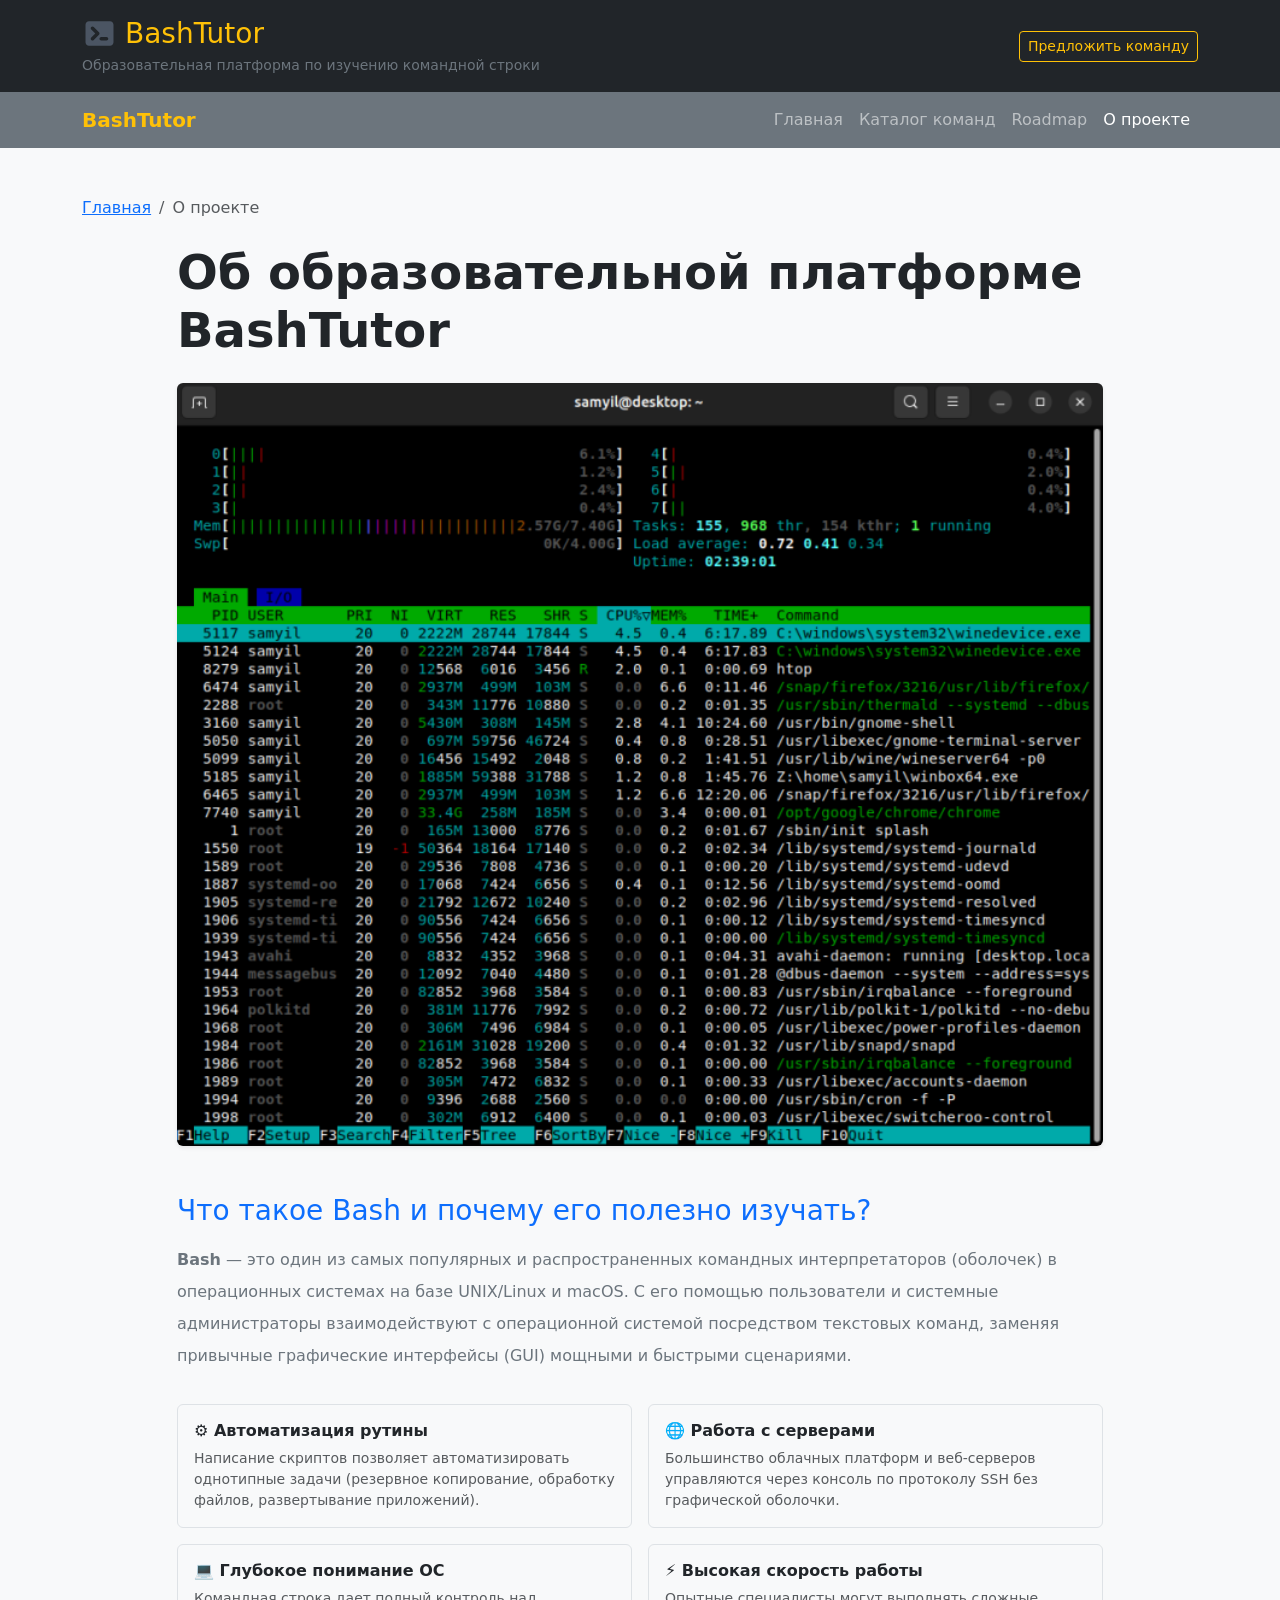
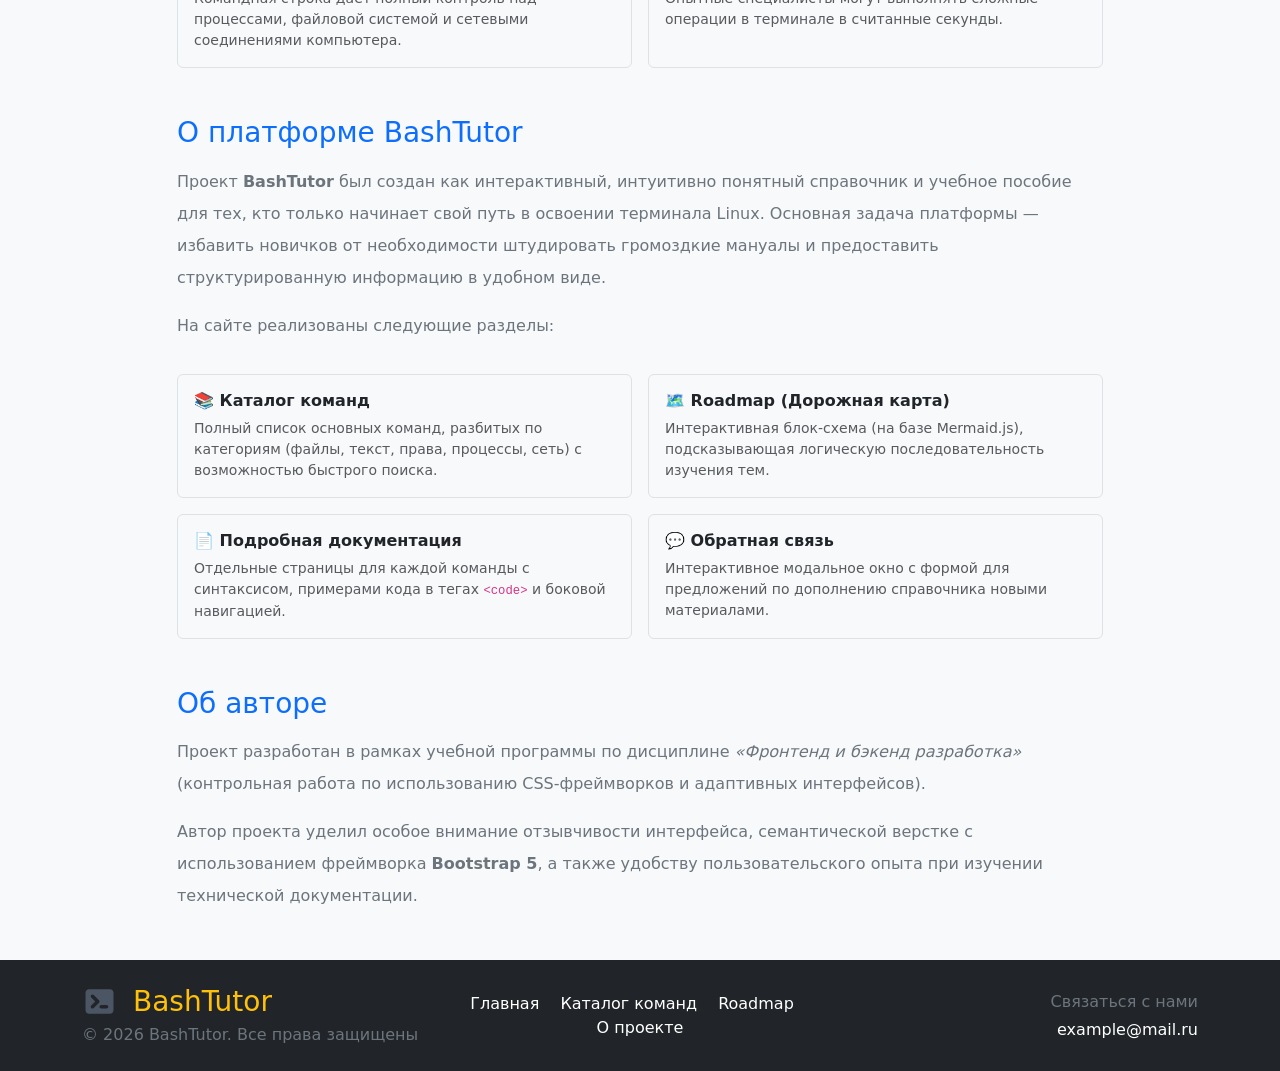
==== about.html @ 2b97b6ea "правка (кнопка наверх, хлебные крошки, footer)" ====
<!DOCTYPE html>
<html lang="ru">

<head>
    <meta charset="UTF-8">
    <meta name="viewport" content="width=device-width, initial-scale=1.0">
    <title>О проекте — BashTutor</title>
    <link href="https://cdn.jsdelivr.net/npm/bootstrap@5.3.3/dist/css/bootstrap.min.css" rel="stylesheet">
    <link rel="stylesheet" href="css/custom.css">
    <link rel="icon" href="images/icon.svg">
</head>

<body class="d-flex flex-column min-vh-100 bg-light">

    <header class="bg-dark text-white py-3">
        <div class="container">
            <div class="row align-items-center">
                <div class="col-12 col-md-8">
                    <div class="d-flex align-items-center gap-2 mb-1">
                        <img class="logo" src="./images/icon.svg" width="35" height="35" alt="логотип">
                        <h1 class="h3 mb-0 text-warning">BashTutor</h1>
                    </div>
                    <p class="mb-0 text-secondary small mt-1">Образовательная платформа по изучению командной строки</p>
                </div>
                <div class="col-12 col-md-4 text-md-end mt-2 mt-md-0">
                    <button type="button" class="btn btn-outline-warning btn-sm" data-bs-toggle="modal"
                        data-bs-target="#feedbackModal">
                        Предложить команду
                    </button>
                </div>
            </div>
        </div>
    </header>

    <nav class="navbar navbar-expand-lg navbar-dark bg-secondary">
        <div class="container">
            <a class="navbar-brand fw-bold text-warning" href="index.html">BashTutor</a>
            <button class="navbar-toggler" type="button" data-bs-toggle="collapse" data-bs-target="#mainNavbar">
                <span class="navbar-toggler-icon"></span>
            </button>
            <div class="collapse navbar-collapse" id="mainNavbar">
                <ul class="navbar-nav ms-auto">
                    <li class="nav-item"><a class="nav-link" href="index.html">Главная</a></li>
                    <li class="nav-item"><a class="nav-link" href="catalog.html">Каталог команд</a></li>
                    <li class="nav-item"><a class="nav-link" href="roadmap.html">Roadmap</a></li>
                    <li class="nav-item"><a class="nav-link active" aria-current="page" href="about.html">О проекте</a>
                    </li>
                </ul>
            </div>
        </div>
    </nav>

    <main class="container my-5 flex-grow-1">

        <nav aria-label="breadcrumb" class="mb-4">
            <ol class="breadcrumb">
                <li class="breadcrumb-item"><a href="index.html">Главная</a></li>
                <li class="breadcrumb-item active" aria-current="page">О проекте</li>
            </ol>
        </nav>

        <div class="row justify-content-center">
            <div class="col-12 col-lg-10">

                <h1 class="display-5 fw-bold text-dark mb-4">Об образовательной платформе BashTutor</h1>

                <div class="card bg-light border-0 mb-5 text-center p-0 rounded">
                    <img src="./images/terminal.png" class="img-fluid rounded shadow-sm" alt="Баннер проекта BashTutor">
                </div>

                <section class="mb-5">
                    <h2 class="h3 text-primary mb-3">Что такое Bash и почему его полезно изучать?</h2>
                    <p class="text-secondary lh-lg">
                        <strong>Bash</strong> — это один из самых популярных и распространенных
                        командных интерпретаторов (оболочек) в операционных системах на базе UNIX/Linux и macOS. С
                        его помощью пользователи и системные администраторы взаимодействуют с операционной системой
                        посредством текстовых команд, заменяя привычные графические интерфейсы (GUI) мощными и
                        быстрыми сценариями.
                    </p>
                    <div class="row g-3 mt-2">
                        <div class="col-12 col-md-6">
                            <div class="p-3 border rounded bg-light h-100">
                                <h5 class="h6 fw-bold text-dark">⚙️ Автоматизация рутины</h5>
                                <p class="small text-muted mb-0">Написание скриптов позволяет автоматизировать
                                    однотипные задачи (резервное копирование, обработку файлов, развертывание
                                    приложений).</p>
                            </div>
                        </div>
                        <div class="col-12 col-md-6">
                            <div class="p-3 border rounded bg-light h-100">
                                <h5 class="h6 fw-bold text-dark">🌐 Работа с серверами</h5>
                                <p class="small text-muted mb-0">Большинство облачных платформ и веб-серверов
                                    управляются через консоль по протоколу SSH без графической оболочки.</p>
                            </div>
                        </div>
                        <div class="col-12 col-md-6">
                            <div class="p-3 border rounded bg-light h-100">
                                <h5 class="h6 fw-bold text-dark">💻 Глубокое понимание ОС</h5>
                                <p class="small text-muted mb-0">Командная строка дает полный контроль над процессами,
                                    файловой системой и сетевыми соединениями компьютера.</p>
                            </div>
                        </div>
                        <div class="col-12 col-md-6">
                            <div class="p-3 border rounded bg-light h-100">
                                <h5 class="h6 fw-bold text-dark">⚡ Высокая скорость работы</h5>
                                <p class="small text-muted mb-0">Опытные специалисты могут выполнять сложные операции в
                                    терминале в считанные секунды.</p>
                            </div>
                        </div>
                    </div>
                </section>

                <section class="mb-5">
                    <h2 class="h3 text-primary mb-3">О платформе BashTutor</h2>
                    <p class="text-secondary lh-lg">
                        Проект <strong>BashTutor</strong> был создан как интерактивный, интуитивно понятный
                        справочник и учебное пособие для тех, кто только начинает свой путь в освоении терминала
                        Linux. Основная задача платформы — избавить новичков от необходимости штудировать громоздкие
                        мануалы и предоставить структурированную информацию в удобном виде.
                    </p>
                    <p class="text-secondary lh-lg">
                        На сайте реализованы следующие разделы:
                    </p>
                    <div class="row g-3 mt-2">
                        <div class="col-12 col-md-6">
                            <div class="p-3 border rounded bg-light h-100">
                                <h5 class="h6 fw-bold text-dark">📚 Каталог команд</h5>
                                <p class="small text-muted mb-0">Полный список основных команд, разбитых по
                                    категориям (файлы, текст, права, процессы, сеть) с возможностью быстрого поиска.
                                </p>
                            </div>
                        </div>
                        <div class="col-12 col-md-6">
                            <div class="p-3 border rounded bg-light h-100">
                                <h5 class="h6 fw-bold text-dark">🗺️ Roadmap (Дорожная карта)</h5>
                                <p class="small text-muted mb-0">Интерактивная блок-схема (на базе Mermaid.js),
                                    подсказывающая логическую последовательность изучения тем.</p>
                            </div>
                        </div>
                        <div class="col-12 col-md-6">
                            <div class="p-3 border rounded bg-light h-100">
                                <h5 class="h6 fw-bold text-dark">📄 Подробная документация</h5>
                                <p class="small text-muted mb-0">Отдельные страницы для каждой команды с
                                    синтаксисом, примерами кода в тегах <code>&lt;code&gt;</code> и боковой
                                    навигацией.</p>
                            </div>
                        </div>
                        <div class="col-12 col-md-6">
                            <div class="p-3 border rounded bg-light h-100">
                                <h5 class="h6 fw-bold text-dark">💬 Обратная связь</h5>
                                <p class="small text-muted mb-0">Интерактивное модальное окно с формой для
                                    предложений по дополнению справочника новыми материалами.</p>
                            </div>
                        </div>
                    </div>
                </section>

                <section>
                    <h2 class="h3 text-primary mb-3">Об авторе</h2>
                    <p class="text-secondary lh-lg">
                        Проект разработан в рамках учебной программы по дисциплине <em>«Фронтенд и бэкенд
                            разработка»</em> (контрольная работа по использованию CSS-фреймворков и адаптивных
                        интерфейсов).
                    </p>
                    <p class="text-secondary lh-lg mb-0">
                        Автор проекта уделил особое внимание отзывчивости интерфейса, семантической верстке с
                        использованием фреймворка <strong>Bootstrap 5</strong>, а также удобству пользовательского
                        опыта при изучении технической документации.
                    </p>
                </section>
            </div>
        </div>
    </main>

    <div class="modal fade" id="feedbackModal" tabindex="-1" aria-labelledby="feedbackModalLabel" aria-hidden="true">
        <div class="modal-dialog modal-dialog-centered">
            <div class="modal-content">
                <div class="modal-header bg-primary text-white">
                    <h5 class="modal-title" id="feedbackModalLabel">Предложить новую команду</h5>
                    <button type="button" class="btn-close btn-close-white" data-bs-dismiss="modal"
                        aria-label="Закрыть"></button>
                </div>
                <form>
                    <div class="modal-body">
                        <p class="text-muted small mb-3">Знаете полезную команду Bash, которой нет в нашем справочнике?
                            Заполните форму ниже.</p>

                        <div class="mb-3">
                            <label for="cmd-name" class="form-label">Название команды *</label>
                            <input type="text" class="form-control font-monospace" id="cmd-name"
                                placeholder="например, htop" required>
                        </div>

                        <div class="mb-3">
                            <label for="cmd-category" class="form-label">Категория *</label>
                            <select class="form-select" id="cmd-category" required>
                                <option value="" selected disabled>Выберите категорию</option>
                                <option value="files">Файлы и папки</option>
                                <option value="text">Работа с текстом</option>
                                <option value="system">Система и процессы</option>
                                <option value="network">Сеть и загрузки</option>
                            </select>
                        </div>

                        <div class="mb-3">
                            <label for="cmd-description" class="form-label">Краткое описание / Пример
                                использования</label>
                            <textarea class="form-control" id="cmd-description" rows="3"
                                placeholder="Опишите, зачем нужна команда и приведите пример..."></textarea>
                        </div>

                        <div class="mb-3">
                            <label for="user-email" class="form-label">Ваш E-mail (опционально)</label>
                            <div class="input-group">
                                <span class="input-group-text">@</span>
                                <input type="email" class="form-control" id="user-email" placeholder="name@example.com">
                            </div>
                        </div>

                        <div class="form-check mb-2">
                            <input class="form-check-input" type="checkbox" id="agreeCheck" required>
                            <label class="form-check-label small text-muted" for="agreeCheck">
                                Согласен на публикацию предложенного примера
                            </label>
                        </div>
                    </div>
                    <div class="modal-footer">
                        <button type="button" class="btn btn-outline-secondary" data-bs-dismiss="modal">Отмена</button>
                        <button type="submit" class="btn btn-primary">Отправить предложение</button>
                    </div>
                </form>
            </div>
        </div>
    </div>

    <footer class="bg-dark text-white py-4 mt-auto">
        <div class="container">
            <div class="row align-items-center g-4">
                <div class="col-12 col-md-4 text-center text-md-start">
                    <div class="d-flex align-items-center justify-content-center justify-content-md-start gap-3 mb-1">
                        <img class="logo" src="./images/icon.svg" width="35" height="35" alt="Логотип">
                        <h1 class="h3 mb-0 text-warning">BashTutor</h1>
                    </div>
                    <p class="mb-0 text-secondary">&copy; 2026 BashTutor. Все права защищены</p>
                </div>

                <div class="col-12 col-md-4 text-center">
                    <ul class="list-inline mb-0">
                        <li class="list-inline-item me-3"><a href="index.html"
                                class="text-white text-decoration-none">Главная</a></li>
                        <li class="list-inline-item me-3"><a href="catalog.html"
                                class="text-white text-decoration-none">Каталог команд</a></li>
                        <li class="list-inline-item me-3"><a href="roadmap.html"
                                class="text-white text-decoration-none">Roadmap</a></li>
                        <li class="list-inline-item"><a href="about.html" class="text-white text-decoration-none">О
                                проекте</a></li>
                    </ul>
                </div>

                <div class="col-12 col-md-4 text-center text-md-end">
                    <p class="mb-1 text-secondary">Связаться с нами</p>
                    <p class="mb-0"><a href="mailto:example@mail.ru"
                            class="text-white text-decoration-none">example@mail.ru</a></p>
                </div>
            </div>
        </div>
    </footer>

    <button type="button"
        class="btn btn-primary position-fixed bottom-0 end-0 m-4 shadow align-items-center justify-content-center d-none"
        id="backToTopBtn" title="Наверх">
        Наверх
    </button>

    <script src="./scripts/main.js"></script>

    <script src="https://cdn.jsdelivr.net/npm/bootstrap@5.3.3/dist/js/bootstrap.bundle.min.js"></script>
</body>

</html>
---- css/custom.css ----
body {
    min-height: 100vh;
}

.placeholder-box {
    min-height: 200px;
    box-shadow: 0 4px 10px rgba(0, 0, 0, 0.15);
}

#backToTopBtn {
    display: none; 
    z-index: 1050;
}


.card-illustration {
  height: 150px;
  background-color: #f8f9fa;
  border-bottom: 1px solid rgba(0, 0, 0, 0.05);
}

.card-illustration img {
  max-height: 150px; 
  object-fit: contain;
}
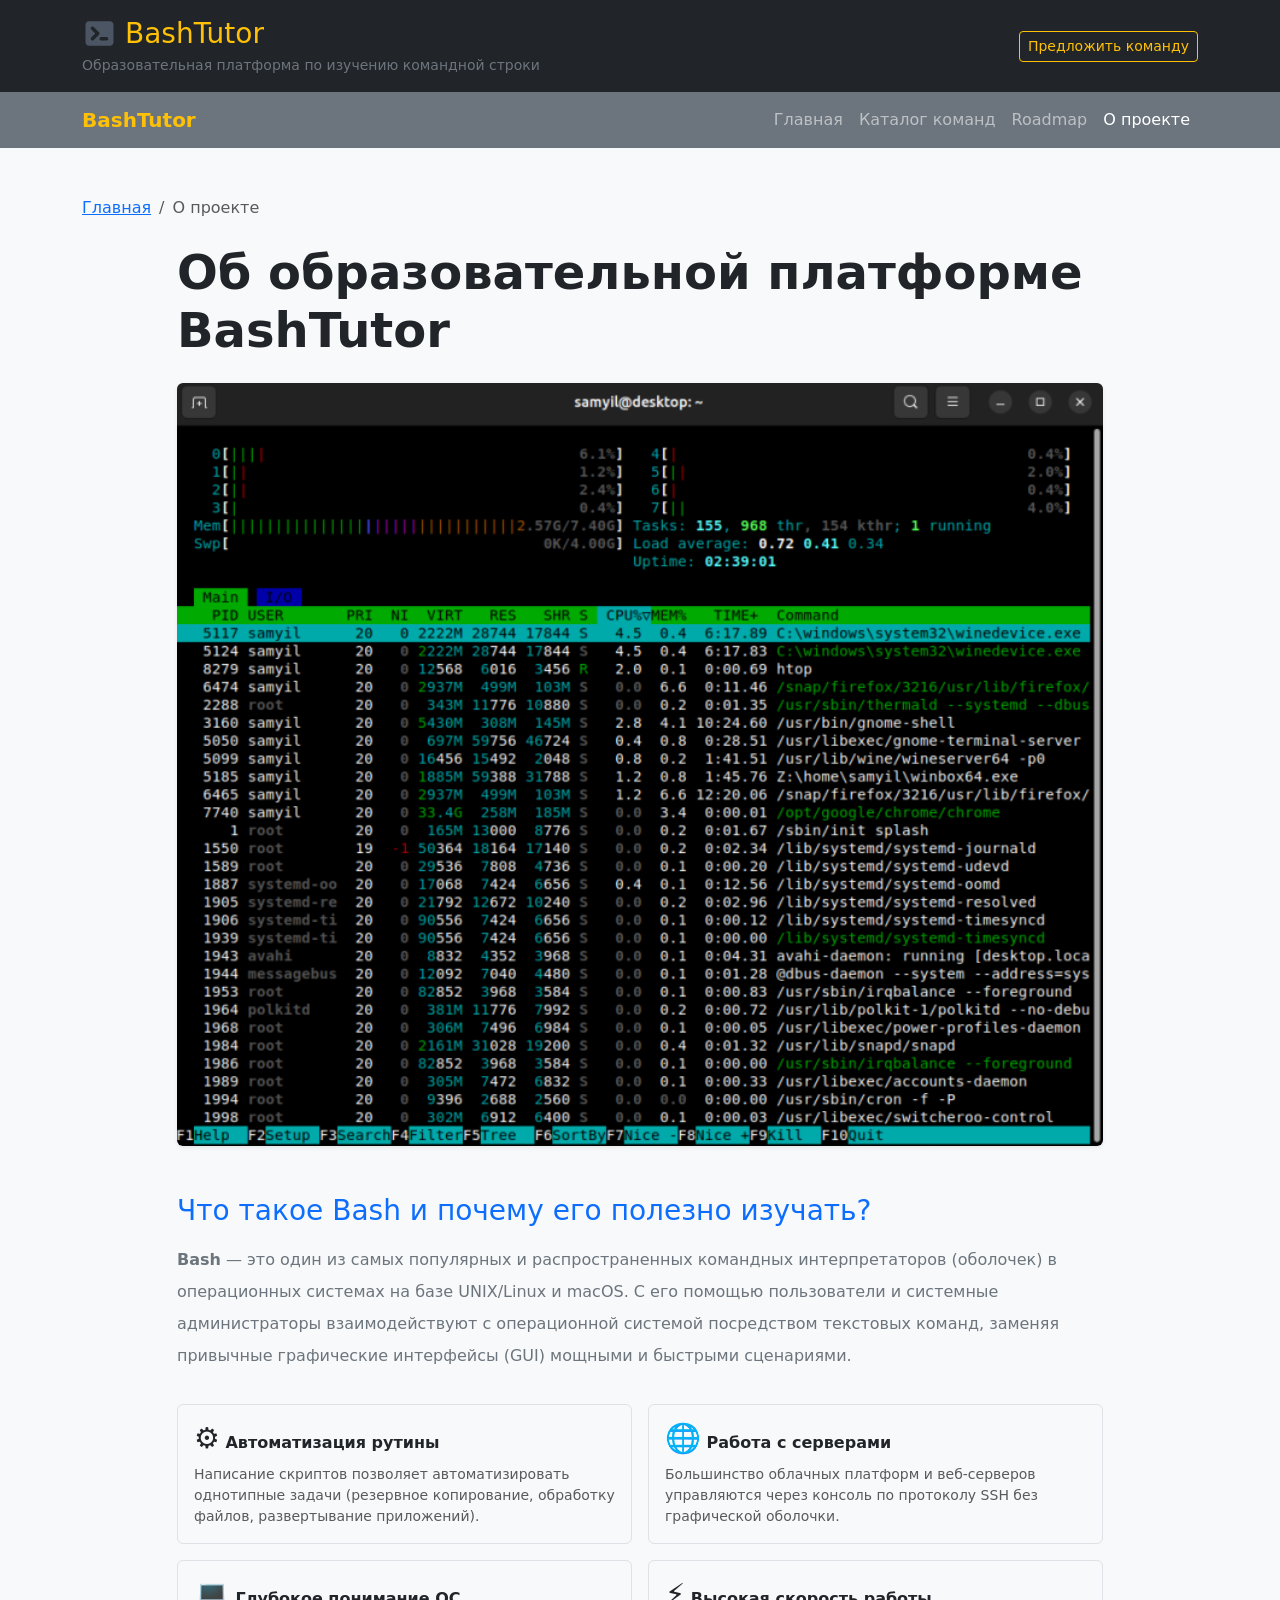
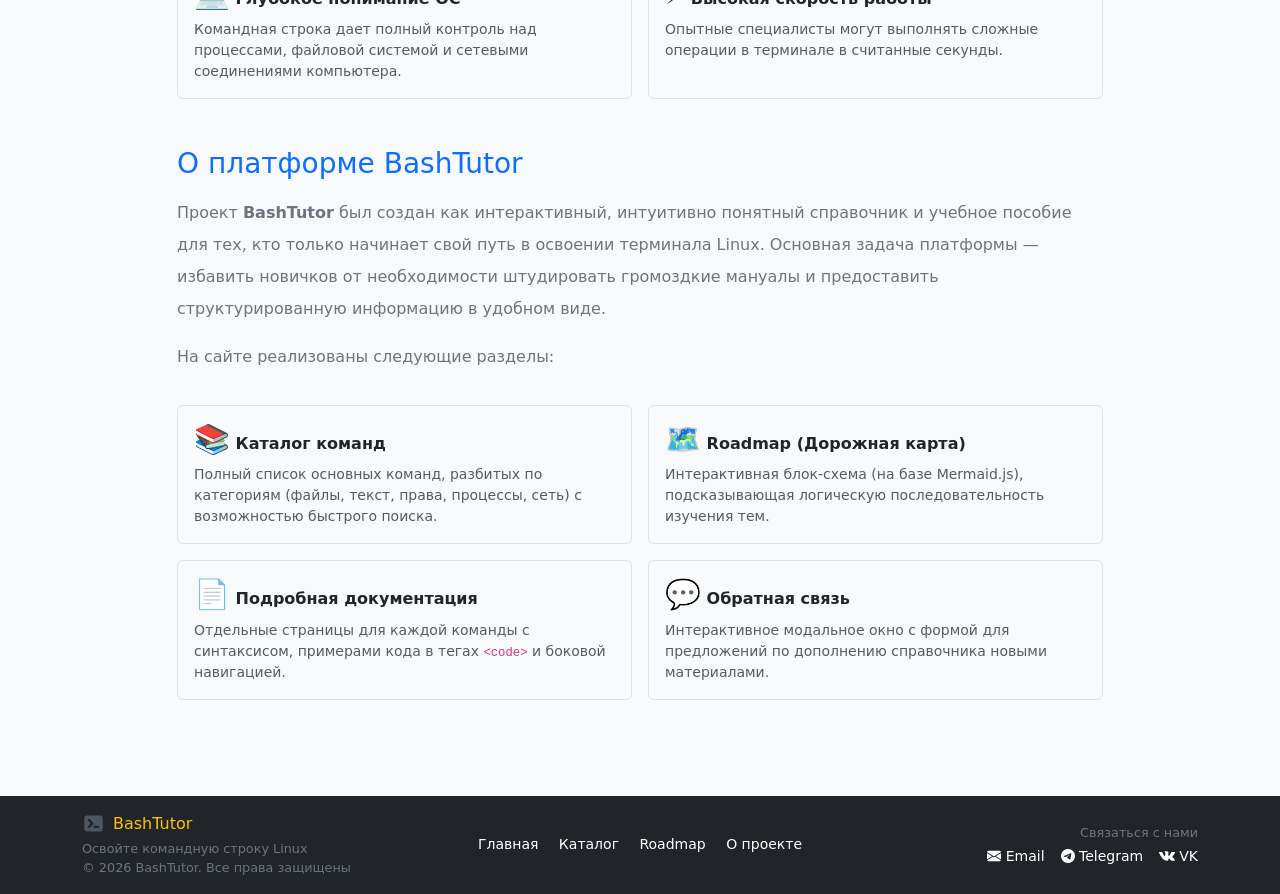
==== commit baa2d281: "ещё правки" ====
--- a/about.html
+++ b/about.html
@@ -6,6 +6,7 @@
     <meta name="viewport" content="width=device-width, initial-scale=1.0">
     <title>О проекте — BashTutor</title>
     <link href="https://cdn.jsdelivr.net/npm/bootstrap@5.3.3/dist/css/bootstrap.min.css" rel="stylesheet">
+    <link rel="stylesheet" href="https://cdn.jsdelivr.net/npm/bootstrap-icons@1.11.3/font/bootstrap-icons.min.css">
     <link rel="stylesheet" href="css/custom.css">
     <link rel="icon" href="images/icon.svg">
 </head>
@@ -80,7 +81,7 @@
                     <div class="row g-3 mt-2">
                         <div class="col-12 col-md-6">
                             <div class="p-3 border rounded bg-light h-100">
-                                <h5 class="h6 fw-bold text-dark">⚙️ Автоматизация рутины</h5>
+                                <h5 class="h6 fw-bold text-dark"><span style="font-size: 1.8em;">⚙️</span> Автоматизация рутины</h5>
                                 <p class="small text-muted mb-0">Написание скриптов позволяет автоматизировать
                                     однотипные задачи (резервное копирование, обработку файлов, развертывание
                                     приложений).</p>
@@ -88,21 +89,21 @@
                         </div>
                         <div class="col-12 col-md-6">
                             <div class="p-3 border rounded bg-light h-100">
-                                <h5 class="h6 fw-bold text-dark">🌐 Работа с серверами</h5>
+                                <h5 class="h6 fw-bold text-dark"><span style="font-size: 1.8em;">🌐</span> Работа с серверами</h5>
                                 <p class="small text-muted mb-0">Большинство облачных платформ и веб-серверов
                                     управляются через консоль по протоколу SSH без графической оболочки.</p>
                             </div>
                         </div>
                         <div class="col-12 col-md-6">
                             <div class="p-3 border rounded bg-light h-100">
-                                <h5 class="h6 fw-bold text-dark">💻 Глубокое понимание ОС</h5>
+                                <h5 class="h6 fw-bold text-dark"><span style="font-size: 1.8em;">💻</span> Глубокое понимание ОС</h5>
                                 <p class="small text-muted mb-0">Командная строка дает полный контроль над процессами,
                                     файловой системой и сетевыми соединениями компьютера.</p>
                             </div>
                         </div>
                         <div class="col-12 col-md-6">
                             <div class="p-3 border rounded bg-light h-100">
-                                <h5 class="h6 fw-bold text-dark">⚡ Высокая скорость работы</h5>
+                                <h5 class="h6 fw-bold text-dark"><span style="font-size: 1.8em;">⚡</span> Высокая скорость работы</h5>
                                 <p class="small text-muted mb-0">Опытные специалисты могут выполнять сложные операции в
                                     терминале в считанные секунды.</p>
                             </div>
@@ -124,7 +125,7 @@
                     <div class="row g-3 mt-2">
                         <div class="col-12 col-md-6">
                             <div class="p-3 border rounded bg-light h-100">
-                                <h5 class="h6 fw-bold text-dark">📚 Каталог команд</h5>
+                                <h5 class="h6 fw-bold text-dark"><span style="font-size: 1.8em;">📚</span> Каталог команд</h5>
                                 <p class="small text-muted mb-0">Полный список основных команд, разбитых по
                                     категориям (файлы, текст, права, процессы, сеть) с возможностью быстрого поиска.
                                 </p>
@@ -132,14 +133,14 @@
                         </div>
                         <div class="col-12 col-md-6">
                             <div class="p-3 border rounded bg-light h-100">
-                                <h5 class="h6 fw-bold text-dark">🗺️ Roadmap (Дорожная карта)</h5>
+                                <h5 class="h6 fw-bold text-dark"><span style="font-size: 1.8em;">🗺️</span> Roadmap (Дорожная карта)</h5>
                                 <p class="small text-muted mb-0">Интерактивная блок-схема (на базе Mermaid.js),
                                     подсказывающая логическую последовательность изучения тем.</p>
                             </div>
                         </div>
                         <div class="col-12 col-md-6">
                             <div class="p-3 border rounded bg-light h-100">
-                                <h5 class="h6 fw-bold text-dark">📄 Подробная документация</h5>
+                                <h5 class="h6 fw-bold text-dark"><span style="font-size: 1.8em;">📄</span> Подробная документация</h5>
                                 <p class="small text-muted mb-0">Отдельные страницы для каждой команды с
                                     синтаксисом, примерами кода в тегах <code>&lt;code&gt;</code> и боковой
                                     навигацией.</p>
@@ -147,26 +148,12 @@
                         </div>
                         <div class="col-12 col-md-6">
                             <div class="p-3 border rounded bg-light h-100">
-                                <h5 class="h6 fw-bold text-dark">💬 Обратная связь</h5>
+                                <h5 class="h6 fw-bold text-dark"><span style="font-size: 1.8em;">💬</span> Обратная связь</h5>
                                 <p class="small text-muted mb-0">Интерактивное модальное окно с формой для
                                     предложений по дополнению справочника новыми материалами.</p>
                             </div>
                         </div>
                     </div>
-                </section>
-
-                <section>
-                    <h2 class="h3 text-primary mb-3">Об авторе</h2>
-                    <p class="text-secondary lh-lg">
-                        Проект разработан в рамках учебной программы по дисциплине <em>«Фронтенд и бэкенд
-                            разработка»</em> (контрольная работа по использованию CSS-фреймворков и адаптивных
-                        интерфейсов).
-                    </p>
-                    <p class="text-secondary lh-lg mb-0">
-                        Автор проекта уделил особое внимание отзывчивости интерфейса, семантической верстке с
-                        использованием фреймворка <strong>Bootstrap 5</strong>, а также удобству пользовательского
-                        опыта при изучении технической документации.
-                    </p>
                 </section>
             </div>
         </div>
@@ -233,42 +220,61 @@
         </div>
     </div>
 
-    <footer class="bg-dark text-white py-4 mt-auto">
+    <footer class="bg-dark text-white py-3 mt-auto small">
         <div class="container">
-            <div class="row align-items-center g-4">
+            <div class="row align-items-center g-3">
                 <div class="col-12 col-md-4 text-center text-md-start">
-                    <div class="d-flex align-items-center justify-content-center justify-content-md-start gap-3 mb-1">
-                        <img class="logo" src="./images/icon.svg" width="35" height="35" alt="Логотип">
-                        <h1 class="h3 mb-0 text-warning">BashTutor</h1>
-                    </div>
-                    <p class="mb-0 text-secondary">&copy; 2026 BashTutor. Все права защищены</p>
-                </div>
-
-                <div class="col-12 col-md-4 text-center">
+                    <div class="d-flex align-items-center justify-content-center justify-content-md-start gap-2 mb-1">
+                        <img class="logo" src="./images/icon.svg" width="23" height="23" alt="логотип">
+                        <h1 class="h6 mb-0 text-warning">BashTutor</h1>
+                    </div>
+                    <p class="mb-0 text-secondary" style="font-size: 0.8rem;">Освойте командную строку Linux</p>
+                    <p class="mb-0 text-secondary" style="font-size: 0.8rem;">&copy; 2026 BashTutor. Все права защищены
+                    </p>
+                </div>
+
+                <div class="col-12 col-md-4 text-center text-nowrap">
                     <ul class="list-inline mb-0">
-                        <li class="list-inline-item me-3"><a href="index.html"
+                        <li class="list-inline-item me-3"><a href="./index.html"
                                 class="text-white text-decoration-none">Главная</a></li>
-                        <li class="list-inline-item me-3"><a href="catalog.html"
-                                class="text-white text-decoration-none">Каталог команд</a></li>
-                        <li class="list-inline-item me-3"><a href="roadmap.html"
+                        <li class="list-inline-item me-3"><a href="./catalog.html"
+                                class="text-white text-decoration-none">Каталог</a></li>
+                        <li class="list-inline-item me-3"><a href="./roadmap.html"
                                 class="text-white text-decoration-none">Roadmap</a></li>
-                        <li class="list-inline-item"><a href="about.html" class="text-white text-decoration-none">О
+                        <li class="list-inline-item"><a href="./about.html" class="text-white text-decoration-none">О
                                 проекте</a></li>
                     </ul>
                 </div>
 
                 <div class="col-12 col-md-4 text-center text-md-end">
-                    <p class="mb-1 text-secondary">Связаться с нами</p>
-                    <p class="mb-0"><a href="mailto:example@mail.ru"
-                            class="text-white text-decoration-none">example@mail.ru</a></p>
+                    <p class="mb-1 text-secondary" style="font-size: 0.8rem;">Связаться с нами</p>
+                    <div class="d-flex justify-content-center justify-content-md-end align-items-center gap-3">
+                        <a href="mailto:example@mail.ru" class="text-white text-decoration-none" title="Email">
+                            <i class="bi bi-envelope-fill"></i> Email
+                        </a>
+                        <a href="https://t.me/your_telegram" target="_blank" class="text-white text-decoration-none"
+                            title="Telegram">
+                            <i class="bi bi-telegram"></i> Telegram
+                        </a>
+                        <a href="https://vk.com/your_vk" target="_blank"
+                            class="text-white text-decoration-none d-inline-flex align-items-center gap-1"
+                            title="ВКонтакте">
+                            <svg xmlns="http://www.w3.org/2000/svg" width="16" height="16" fill="currentColor"
+                                viewBox="0 0 24 24">
+                                <path
+                                    d="M13.162 18.994c.609 0 .858-.406.851-.915-.031-1.917.714-2.949 2.059-1.604 1.488 1.488 1.796 2.519 3.603 2.519h3.2c.808 0 1.126-.26 1.126-.668 0-.863-1.421-2.386-2.625-3.504-1.686-1.565-1.765-1.602-.313-3.486 1.801-2.339 4.157-5.336 2.073-5.336h-3.981c-.772 0-.828.435-1.103 1.083-.995 2.347-2.886 5.387-3.604 4.922-.751-.485-.407-2.406-.35-5.261.015-.754.011-1.271-1.141-1.539-.629-.145-1.241-.205-1.809-.205-2.273 0-3.841.953-2.95 1.119 1.571.293 1.42 3.692 1.054 5.16-.638 2.556-3.036-2.024-4.035-4.305-.241-.548-.315-.974-1.175-.974h-3.255c-.492 0-.787.16-.787.516 0 .602 2.96 6.72 5.786 9.77 2.756 2.975 5.48 2.708 7.376 2.708z" />
+                            </svg>
+                            VK
+                        </a>
+                    </div>
                 </div>
             </div>
         </div>
     </footer>
 
     <button type="button"
-        class="btn btn-primary position-fixed bottom-0 end-0 m-4 shadow align-items-center justify-content-center d-none"
-        id="backToTopBtn" title="Наверх">
+        class="btn btn-primary position-fixed m-3 shadow align-items-center justify-content-center d-none"
+        id="backToTopBtn" style="bottom: 75px; right: 40px;" title="Наверх">
         Наверх
     </button>
 
--- a/css/custom.css
+++ b/css/custom.css
@@ -1,27 +1,24 @@
 body {
-    min-height: 100vh;
+  min-height: 100vh;
 }
 
 .placeholder-box {
-    min-height: 200px;
-    box-shadow: 0 4px 10px rgba(0, 0, 0, 0.15);
+  min-height: 200px;
+  box-shadow: 0 4px 10px rgba(0, 0, 0, 0.15);
 }
 
 #backToTopBtn {
-    display: none; 
-    z-index: 1050;
+  display: none;
+  z-index: 1050;
 }
 
 
 .card-illustration {
-  height: 150px;
   background-color: #f8f9fa;
   border-bottom: 1px solid rgba(0, 0, 0, 0.05);
 }
 
 .card-illustration img {
-  max-height: 150px; 
+  max-height: 150px;
   object-fit: contain;
-}
-
-
+}
